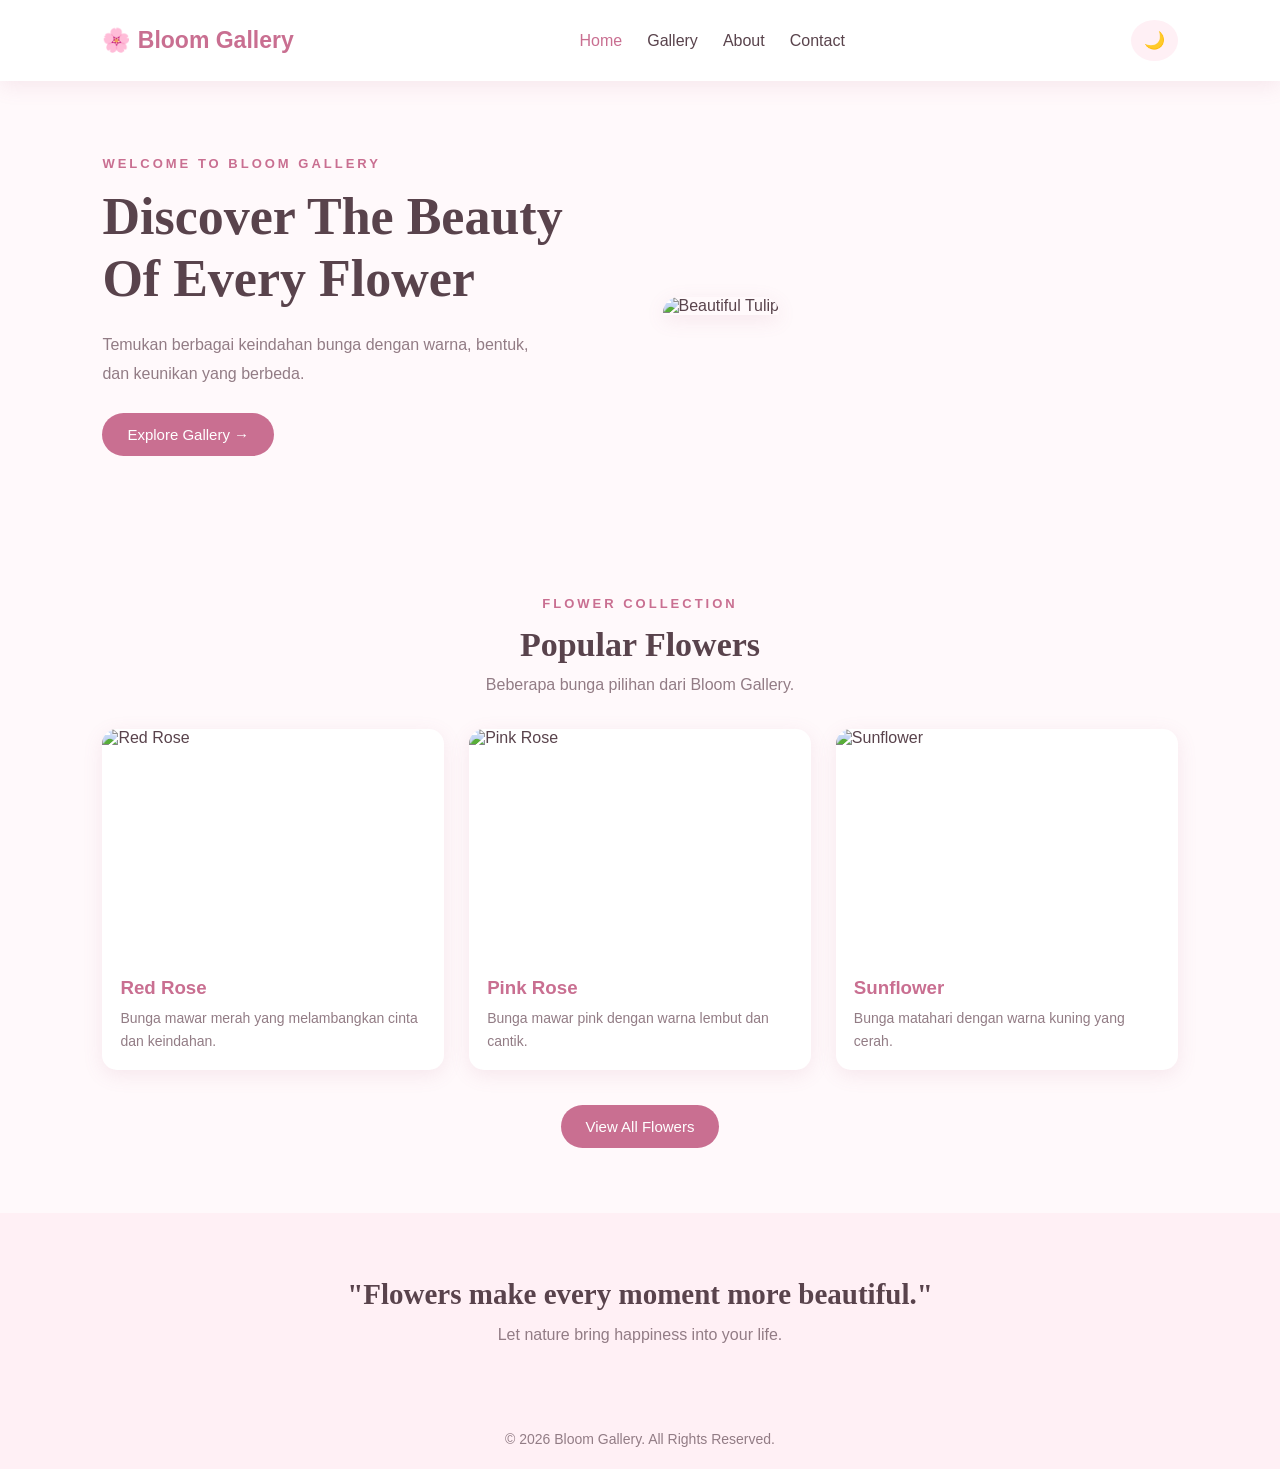
==== index.html @ c31e1593 "Add files via upload" ====
<!DOCTYPE html>
<html lang="id">
<head>
    <meta charset="UTF-8">
    <meta name="viewport" content="width=device-width, initial-scale=1.0">
    <title>Bloom Gallery | Home</title>
    <link rel="stylesheet" href="style.css">
</head>
<body>

<header class="navbar">
    <a href="index.html" class="logo">🌸 Bloom Gallery</a>

    <nav>
        <a href="index.html" class="active">Home</a>
        <a href="gallery.html">Gallery</a>
        <a href="about.html">About</a>
        <a href="contact.html">Contact</a>
    </nav>

    <button class="theme-btn" onclick="toggleTheme()">🌙</button>
</header>

<!-- HERO SECTION -->
<section class="hero">
    <div class="hero-content">
        <p class="subtitle">WELCOME TO BLOOM GALLERY</p>

        <h1>Discover The Beauty<br>Of Every Flower</h1>

        <p>
            Temukan berbagai keindahan bunga dengan warna,
            bentuk, dan keunikan yang berbeda.
        </p>

        <a href="gallery.html" class="btn">Explore Gallery →</a>
    </div>

    <div class="hero-image">
        <img src="images/Tulip.jpg" alt="Beautiful Tulip">
    </div>
</section>

<!-- POPULAR FLOWERS -->
<section class="section">

    <div class="section-heading">
        <p class="subtitle">FLOWER COLLECTION</p>
        <h2>Popular Flowers</h2>
        <p>Beberapa bunga pilihan dari Bloom Gallery.</p>
    </div>

    <div class="flower-grid">

        <!-- BUNGA MAWAR MERAH -->
        <div class="flower-card">
            <img src="images/Red Rose.jpeg" alt="Red Rose">

            <div class="card-info">
                <h3>Red Rose</h3>
                <p>Bunga mawar merah yang melambangkan cinta dan keindahan.</p>
            </div>
        </div>

        <!-- BUNGA MAWAR PINK -->
        <div class="flower-card">
            <img src="images/Pink Rose.jpg" alt="Pink Rose">

            <div class="card-info">
                <h3>Pink Rose</h3>
                <p>Bunga mawar pink dengan warna lembut dan cantik.</p>
            </div>
        </div>

        <!-- BUNGA MATAHARI -->
        <div class="flower-card">
            <img src="images/Sunflower.jpg" alt="Sunflower">

            <div class="card-info">
                <h3>Sunflower</h3>
                <p>Bunga matahari dengan warna kuning yang cerah.</p>
            </div>
        </div>

    </div>

    <div class="center">
        <a href="gallery.html" class="btn">View All Flowers</a>
    </div>

</section>

<!-- QUOTE SECTION -->
<section class="quote-section">
    <h2>"Flowers make every moment more beautiful."</h2>
    <p>Let nature bring happiness into your life.</p>
</section>

<!-- FOOTER -->
<footer>
    <p>© 2026 Bloom Gallery. All Rights Reserved.</p>
</footer>

<script src="script.js"></script>

</body>
</html>
---- style.css ----
/* =========================
   BLOOM GALLERY
   MAIN CSS
========================= */

:root {
    --pink: #e9a9bf;
    --pink-dark: #c96f91;
    --pink-light: #fff0f5;
    --background: #fff9fb;
    --white: #ffffff;
    --text: #59434c;
    --muted: #927c85;
    --shadow: 0 5px 20px rgba(180, 100, 130, 0.12);
}

* {
    margin: 0;
    padding: 0;
    box-sizing: border-box;
    font-family: 'Segoe UI', sans-serif;
}

body {
    background: var(--background);
    color: var(--text);
    transition: 0.3s;
}

/* NAVBAR */

.navbar {
    display: flex;
    align-items: center;
    justify-content: space-between;
    padding: 20px 8%;
    background: var(--white);
    box-shadow: var(--shadow);
    position: sticky;
    top: 0;
    z-index: 100;
}

.logo {
    font-size: 23px;
    font-weight: bold;
    color: var(--pink-dark);
    text-decoration: none;
}

.navbar nav {
    display: flex;
    gap: 25px;
}

.navbar nav a {
    text-decoration: none;
    color: var(--text);
    font-weight: 500;
    transition: 0.3s;
}

.navbar nav a:hover,
.navbar nav a.active {
    color: var(--pink-dark);
}

.theme-btn {
    border: none;
    background: var(--pink-light);
    padding: 10px 13px;
    border-radius: 50%;
    cursor: pointer;
    font-size: 17px;
}

/* HOME HERO */

.hero {
    display: flex;
    align-items: center;
    justify-content: space-between;
    padding: 75px 8%;
    gap: 45px;
}

.hero-content {
    flex: 1;
}

.subtitle {
    color: var(--pink-dark);
    font-size: 13px;
    letter-spacing: 3px;
    font-weight: bold;
    margin-bottom: 15px;
}

.hero h1 {
    font-family: Georgia, serif;
    font-size: 52px;
    line-height: 1.2;
    margin-bottom: 20px;
    color: var(--text);
}

.hero-content > p:not(.subtitle) {
    color: var(--muted);
    line-height: 1.8;
    max-width: 450px;
    margin-bottom: 25px;
}

.hero-image {
    flex: 1;
}

.hero-image img {
    width: 100%;
    height: 390px;
    object-fit: cover;
    border-radius: 150px 150px 20px 20px;
    box-shadow: var(--shadow);
}

/* BUTTON */

.btn {
    display: inline-block;
    padding: 13px 25px;
    background: var(--pink-dark);
    color: white;
    text-decoration: none;
    border: none;
    border-radius: 30px;
    cursor: pointer;
    font-size: 15px;
    transition: 0.3s;
}

.btn:hover {
    background: #ad5577;
    transform: translateY(-3px);
}

/* SECTION */

.section {
    padding: 65px 8%;
}

.section-heading {
    text-align: center;
    margin-bottom: 35px;
}

.section-heading h2,
.about-content h2 {
    font-family: Georgia, serif;
    font-size: 34px;
    margin-bottom: 12px;
}

.section-heading > p:last-child {
    color: var(--muted);
}

/* FLOWER CARDS */

.flower-grid {
    display: grid;
    grid-template-columns: repeat(3, 1fr);
    gap: 25px;
}

.flower-card {
    background: var(--white);
    border-radius: 15px;
    overflow: hidden;
    box-shadow: var(--shadow);
    transition: 0.3s;
}

.flower-card:hover {
    transform: translateY(-7px);
}

.flower-card img {
    width: 100%;
    height: 230px;
    object-fit: cover;
    display: block;
}

.card-info {
    padding: 18px;
}

.card-info h3 {
    margin-bottom: 8px;
    color: var(--pink-dark);
}

.card-info p {
    color: var(--muted);
    line-height: 1.6;
    font-size: 14px;
}

.center {
    text-align: center;
    margin-top: 35px;
}

/* QUOTE */

.quote-section {
    padding: 65px 8%;
    text-align: center;
    background: var(--pink-light);
}

.quote-section h2 {
    font-family: Georgia, serif;
    font-size: 29px;
    margin-bottom: 15px;
}

.quote-section p {
    color: var(--muted);
}

/* PAGE BANNER */

.page-banner {
    padding: 65px 20px;
    text-align: center;
    background: var(--pink-light);
}

.page-banner h1 {
    font-family: Georgia, serif;
    font-size: 42px;
    margin-bottom: 12px;
}

.page-banner p:last-child {
    color: var(--muted);
}

/* GALLERY SEARCH */

.search-box {
    max-width: 450px;
    margin: 0 auto 25px;
}

.search-box input {
    width: 100%;
    padding: 14px 20px;
    border: 1px solid #f0cfdb;
    border-radius: 30px;
    outline: none;
    background: var(--white);
    color: var(--text);
    font-size: 15px;
}

/* FILTER */

.filter-buttons {
    display: flex;
    flex-wrap: wrap;
    justify-content: center;
    gap: 12px;
    margin-bottom: 35px;
}

.filter-btn {
    border: 1px solid var(--pink);
    background: var(--white);
    color: var(--pink-dark);
    padding: 10px 20px;
    border-radius: 25px;
    cursor: pointer;
    transition: 0.3s;
}

.filter-btn:hover,
.filter-btn.active {
    background: var(--pink-dark);
    color: white;
}

.empty-message {
    display: none;
    text-align: center;
    color: var(--muted);
    padding: 25px;
}

/* MODAL POPUP */

.modal {
    display: none;
    position: fixed;
    z-index: 200;
    inset: 0;
    background: rgba(0, 0, 0, 0.75);
    justify-content: center;
    align-items: center;
    padding: 20px;
}

.modal.show {
    display: flex;
}

.modal-content {
    background: var(--white);
    padding: 25px;
    border-radius: 18px;
    max-width: 450px;
    width: 100%;
    text-align: center;
    position: relative;
    animation: popup 0.3s;
}

.modal-content img {
    width: 100%;
    height: 270px;
    object-fit: cover;
    border-radius: 12px;
    margin-bottom: 15px;
}

.modal-content h2 {
    color: var(--pink-dark);
    margin-bottom: 10px;
}

.modal-content p {
    color: var(--muted);
    line-height: 1.6;
}

.close-modal {
    position: absolute;
    right: 12px;
    top: 10px;
    border: none;
    background: var(--pink-dark);
    color: white;
    font-size: 22px;
    width: 32px;
    height: 32px;
    border-radius: 50%;
    cursor: pointer;
}

@keyframes popup {
    from {
        opacity: 0;
        transform: scale(0.8);
    }
    to {
        opacity: 1;
        transform: scale(1);
    }
}

/* ABOUT */

.about-section {
    padding: 70px 8%;
    display: flex;
    align-items: center;
    gap: 50px;
}

.about-image,
.about-content {
    flex: 1;
}

.about-image img {
    width: 100%;
    height: 350px;
    object-fit: cover;
    border-radius: 20px;
}

.about-content p:not(.subtitle) {
    color: var(--muted);
    line-height: 1.9;
    margin-bottom: 15px;
}

.info-card {
    padding: 30px;
    border-radius: 15px;
    background: var(--white);
    box-shadow: var(--shadow);
}

.info-card h3 {
    color: var(--pink-dark);
    margin-bottom: 15px;
}

.info-card p {
    color: var(--muted);
    line-height: 1.8;
}

/* CONTACT */

.contact-section {
    padding: 70px 8%;
    display: grid;
    grid-template-columns: 1fr 1fr;
    gap: 50px;
}

.contact-info h2 {
    font-family: Georgia, serif;
    font-size: 35px;
    margin-bottom: 20px;
}

.contact-info p {
    color: var(--muted);
    line-height: 1.8;
    margin-bottom: 15px;
}

.contact-form {
    display: flex;
    flex-direction: column;
    gap: 12px;
    padding: 30px;
    background: var(--white);
    border-radius: 18px;
    box-shadow: var(--shadow);
}

.contact-form label {
    font-weight: 600;
}

.contact-form input,
.contact-form textarea {
    padding: 13px;
    border: 1px solid #f0cfdb;
    border-radius: 10px;
    outline: none;
    background: var(--background);
    color: var(--text);
    font-size: 14px;
    resize: vertical;
}

.contact-form input:focus,
.contact-form textarea:focus {
    border-color: var(--pink-dark);
}

/* FOOTER */

footer {
    background: var(--pink-light);
    text-align: center;
    padding: 22px;
    color: var(--muted);
    font-size: 14px;
}

/* DARK MODE */

body.dark-mode {
    --background: #241d23;
    --white: #352a33;
    --text: #f8eaf0;
    --muted: #c4aeb9;
    --pink-light: #44313e;
    --pink: #c77e9d;
    --pink-dark: #df91b0;
}

body.dark-mode .navbar {
    border-bottom: 1px solid #59404f;
}

body.dark-mode .filter-btn {
    background: #352a33;
}

body.dark-mode .filter-btn.active {
    background: var(--pink-dark);
    color: #241d23;
}

body.dark-mode .search-box input,
body.dark-mode .contact-form input,
body.dark-mode .contact-form textarea {
    background: #44313e;
    border-color: #755268;
    color: white;
}

body.dark-mode .theme-btn {
    background: #59404f;
}

/* RESPONSIVE HP DAN TABLET */

@media (max-width: 768px) {

    .navbar {
        padding: 15px 5%;
        flex-wrap: wrap;
        gap: 15px;
    }

    .navbar nav {
        order: 3;
        width: 100%;
        justify-content: center;
        flex-wrap: wrap;
        gap: 15px;
    }

    .navbar nav a {
        font-size: 14px;
    }

    .hero {
        flex-direction: column;
        padding: 45px 6%;
    }

    .hero h1 {
        font-size: 38px;
    }

    .hero-image img {
        height: 300px;
        border-radius: 100px 100px 15px 15px;
    }

    .flower-grid {
        grid-template-columns: repeat(2, 1fr);
        gap: 15px;
    }

    .flower-card img {
        height: 180px;
    }

    .about-section {
        flex-direction: column;
        padding: 45px 6%;
    }

    .about-image img {
        height: 280px;
    }

    .contact-section {
        grid-template-columns: 1fr;
        padding: 45px 6%;
    }

    .page-banner h1 {
        font-size: 32px;
    }

    .section {
        padding: 45px 6%;
    }
}

@media (max-width: 480px) {

    .logo {
        font-size: 19px;
    }

    .hero h1 {
        font-size: 32px;
    }

    .flower-grid {
        grid-template-columns: 1fr;
    }

    .flower-card img {
        height: 230px;
    }

    .filter-buttons {
        gap: 8px;
    }

    .filter-btn {
        padding: 9px 14px;
        font-size: 13px;
    }

    .section-heading h2 {
        font-size: 28px;
    }

    .quote-section h2 {
        font-size: 23px;
    }
}
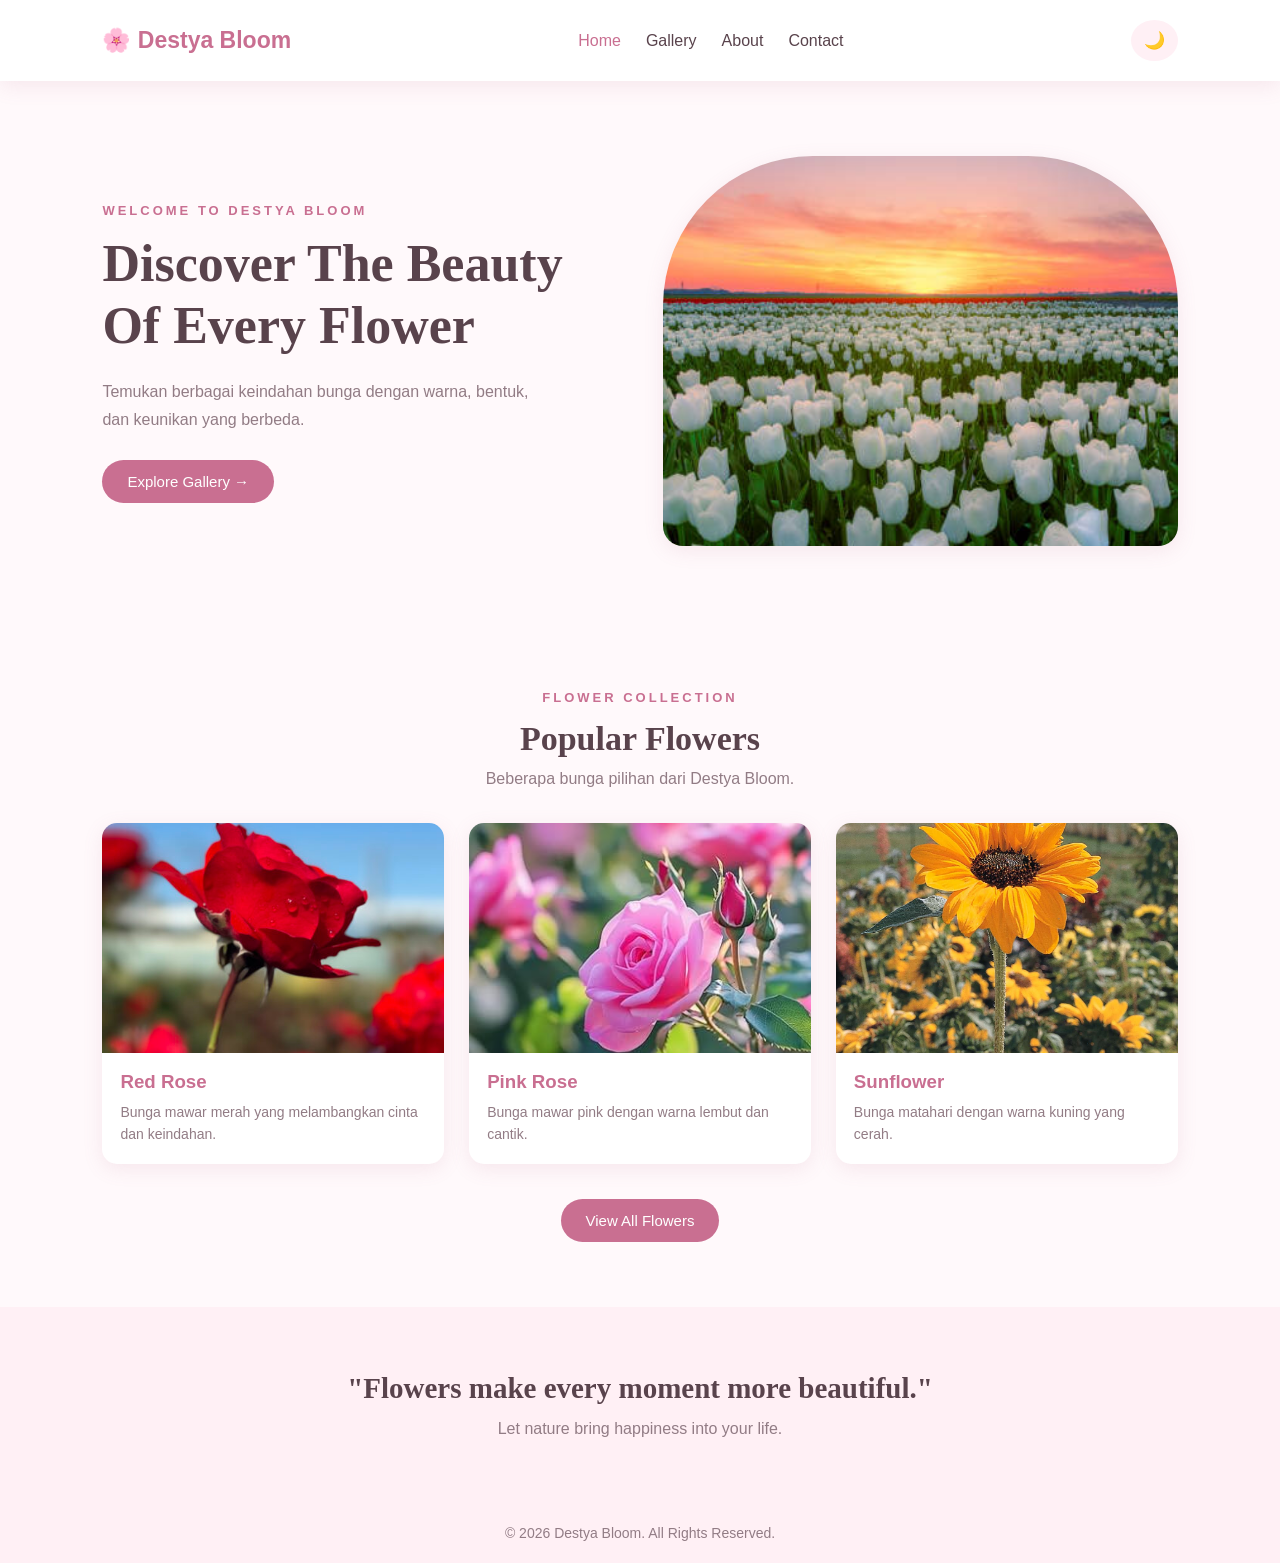
==== commit b8a0b8ec: "Update index.html" ====
--- a/index.html
+++ b/index.html
@@ -4,13 +4,13 @@
 <head>
     <meta charset="UTF-8">
     <meta name="viewport" content="width=device-width, initial-scale=1.0">
-    <title>Bloom Gallery | Home</title>
+    <title>Destya Bloom | Home</title>
     <link rel="stylesheet" href="style.css">
 </head>
 <body>
 
 <header class="navbar">
-    <a href="index.html" class="logo">🌸 Bloom Gallery</a>
+    <a href="index.html" class="logo">🌸 Destya Bloom</a>
 
     <nav>
         <a href="index.html" class="active">Home</a>
@@ -25,7 +25,7 @@
 <!-- HERO SECTION -->
 <section class="hero">
     <div class="hero-content">
-        <p class="subtitle">WELCOME TO BLOOM GALLERY</p>
+        <p class="subtitle">WELCOME TO DESTYA BLOOM</p>
 
         <h1>Discover The Beauty<br>Of Every Flower</h1>
 
@@ -38,7 +38,7 @@
     </div>
 
     <div class="hero-image">
-        <img src="images/Tulip.jpg" alt="Beautiful Tulip">
+        <img src="Tulip.jpg" alt="Beautiful Tulip">
     </div>
 </section>
 
@@ -48,14 +48,14 @@
     <div class="section-heading">
         <p class="subtitle">FLOWER COLLECTION</p>
         <h2>Popular Flowers</h2>
-        <p>Beberapa bunga pilihan dari Bloom Gallery.</p>
+        <p>Beberapa bunga pilihan dari Destya Bloom.</p>
     </div>
 
     <div class="flower-grid">
 
         <!-- BUNGA MAWAR MERAH -->
         <div class="flower-card">
-            <img src="images/Red Rose.jpeg" alt="Red Rose">
+            <img src="Red Rose.jpeg" alt="Red Rose">
 
             <div class="card-info">
                 <h3>Red Rose</h3>
@@ -65,7 +65,7 @@
 
         <!-- BUNGA MAWAR PINK -->
         <div class="flower-card">
-            <img src="images/Pink Rose.jpg" alt="Pink Rose">
+            <img src="Pink Rose.jpg" alt="Pink Rose">
 
             <div class="card-info">
                 <h3>Pink Rose</h3>
@@ -75,7 +75,7 @@
 
         <!-- BUNGA MATAHARI -->
         <div class="flower-card">
-            <img src="images/Sunflower.jpg" alt="Sunflower">
+            <img src="Sunflower.jpg" alt="Sunflower">
 
             <div class="card-info">
                 <h3>Sunflower</h3>
@@ -99,7 +99,7 @@
 
 <!-- FOOTER -->
 <footer>
-    <p>© 2026 Bloom Gallery. All Rights Reserved.</p>
+    <p>© 2026 Destya Bloom. All Rights Reserved.</p>
 </footer>
 
 <script src="script.js"></script>
